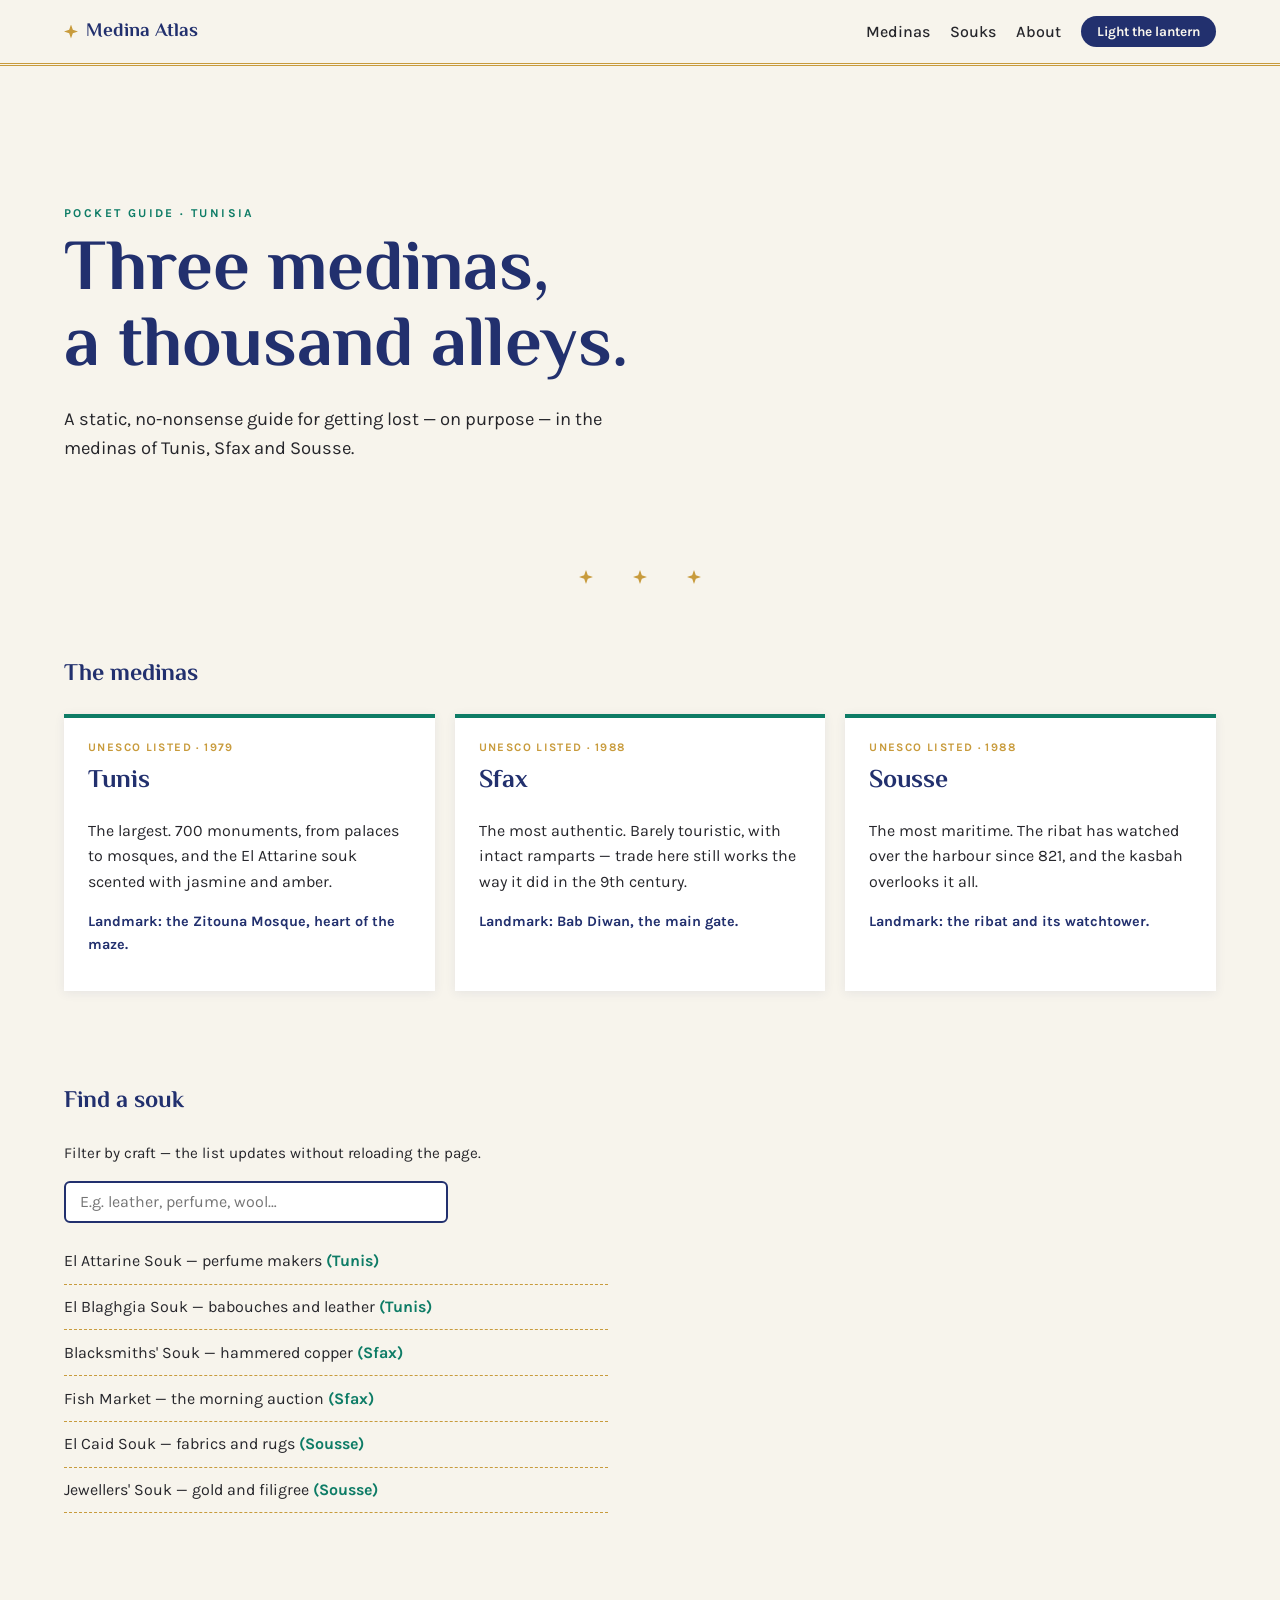
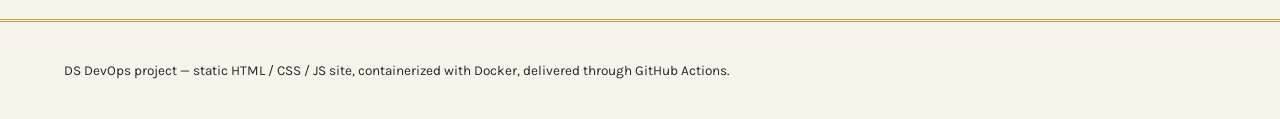
==== index.html @ a3ba32d6 "feat: add base structure with hero and medina cards (closes #1, closes #2)" ====
<!DOCTYPE html>
<html lang="en">
<head>
  <meta charset="UTF-8">
  <meta name="viewport" content="width=device-width, initial-scale=1.0">
  <title>Medina Atlas — a pocket guide</title>
  <meta name="description" content="A static mini-guide to the medinas of Tunis, Sfax and Sousse.">
  <link rel="preconnect" href="https://fonts.googleapis.com">
  <link rel="preconnect" href="https://fonts.gstatic.com" crossorigin>
  <link href="https://fonts.googleapis.com/css2?family=El+Messiri:wght@500;700&family=Karla:wght@400;500;700&display=swap" rel="stylesheet">
  <link rel="stylesheet" href="css/style.css">
</head>
<body>
  <header class="site-header">
    <div class="wordmark">
      <span class="star" aria-hidden="true"></span>
      <span>Medina Atlas</span>
    </div>
    <nav class="site-nav">
      <a href="#medinas">Medinas</a>
      <a href="#souks">Souks</a>
      <a href="html/about.html">About</a>
      <button id="lantern" class="lantern" type="button" aria-pressed="false">
        Light the lantern
      </button>
    </nav>
  </header>

  <main>
    <section class="hero">
      <p class="eyebrow">Pocket guide · Tunisia</p>
      <h1>Three medinas,<br>a thousand alleys.</h1>
      <p class="lede">
        A static, no-nonsense guide for getting lost — on purpose —
        in the medinas of Tunis, Sfax and Sousse.
      </p>
    </section>

    <div class="khatam-divider" aria-hidden="true">
      <span class="star"></span><span class="star"></span><span class="star"></span>
    </div>

    <section id="medinas" class="medinas">
      <h2>The medinas</h2>
      <div class="card-grid">
        <article class="card">
          <p class="card-tag">UNESCO listed · 1979</p>
          <h3>Tunis</h3>
          <p>The largest. 700 monuments, from palaces to mosques,
             and the El Attarine souk scented with jasmine and amber.</p>
          <p class="card-fact">Landmark: the Zitouna Mosque, heart of the maze.</p>
        </article>
        <article class="card">
          <p class="card-tag">UNESCO listed · 1988</p>
          <h3>Sfax</h3>
          <p>The most authentic. Barely touristic, with intact ramparts —
             trade here still works the way it did in the 9th century.</p>
          <p class="card-fact">Landmark: Bab Diwan, the main gate.</p>
        </article>
        <article class="card">
          <p class="card-tag">UNESCO listed · 1988</p>
          <h3>Sousse</h3>
          <p>The most maritime. The ribat has watched over the harbour
             since 821, and the kasbah overlooks it all.</p>
          <p class="card-fact">Landmark: the ribat and its watchtower.</p>
        </article>
      </div>
    </section>

    <section id="souks" class="souks">
      <h2>Find a souk</h2>
      <p class="hint">Filter by craft — the list updates without reloading the page.</p>
      <input id="souk-search" type="search" placeholder="E.g. leather, perfume, wool…" aria-label="Filter souks">
      <ul id="souk-list" class="souk-list">
        <li data-tags="perfume oil essence">El Attarine Souk — perfume makers <em>(Tunis)</em></li>
        <li data-tags="leather shoes wool">El Blaghgia Souk — babouches and leather <em>(Tunis)</em></li>
        <li data-tags="copper metal craft">Blacksmiths' Souk — hammered copper <em>(Sfax)</em></li>
        <li data-tags="fish market hall">Fish Market — the morning auction <em>(Sfax)</em></li>
        <li data-tags="fabric wool rug carpet">El Caid Souk — fabrics and rugs <em>(Sousse)</em></li>
        <li data-tags="jewel gold silver">Jewellers' Souk — gold and filigree <em>(Sousse)</em></li>
      </ul>
      <p id="souk-empty" class="empty" hidden>No souk matches — try “leather” or “perfume”.</p>
    </section>
  </main>

  <footer class="site-footer">
    <p>DS DevOps project — static HTML / CSS / JS site, containerized with Docker, delivered through GitHub Actions.</p>
  </footer>

  <script src="js/main.js"></script>
</body>
</html>
---- css/style.css ----
/* ============================================================
   Medina Atlas — stylesheet
   Palette: indigo ink, zellige green, bone, brass
   ============================================================ */

:root {
  --ink: #22306e;
  --tile: #0e7c66;
  --bone: #f7f4ec;
  --brass: #c89b3c;
  --paper: #fff;
  --text: #26262b;

  --font-display: "El Messiri", serif;
  --font-body: "Karla", sans-serif;
}

/* Lantern (dark) mode — toggled by js/main.js */
body.lantern-on {
  --bone: #101728;
  --paper: #1a2338;
  --text: #e8e4d8;
  --ink: #9db1ff;
  --tile: #4cc2a8;
}

* { box-sizing: border-box; }

html { scroll-behavior: smooth; }

body {
  margin: 0;
  background: var(--bone);
  color: var(--text);
  font-family: var(--font-body);
  line-height: 1.6;
  transition: background 0.4s, color 0.4s;
}

h1, h2, h3 { font-family: var(--font-display); color: var(--ink); }

/* ---------- Header ---------- */
.site-header {
  display: flex;
  justify-content: space-between;
  align-items: center;
  flex-wrap: wrap;
  gap: 0.75rem;
  padding: 1rem 5vw;
  border-bottom: 3px double var(--brass);
}

.wordmark {
  display: flex;
  align-items: center;
  gap: 0.5rem;
  font-family: var(--font-display);
  font-weight: 700;
  font-size: 1.2rem;
  color: var(--ink);
}

.site-nav { display: flex; align-items: center; gap: 1.25rem; }

.site-nav a {
  color: var(--text);
  text-decoration: none;
  font-weight: 500;
}
.site-nav a:hover, .site-nav a:focus-visible { color: var(--tile); }

.lantern {
  font-family: var(--font-body);
  font-weight: 700;
  font-size: 0.85rem;
  color: var(--bone);
  background: var(--ink);
  border: none;
  border-radius: 999px;
  padding: 0.5rem 1rem;
  cursor: pointer;
}
.lantern:hover { background: var(--tile); }

/* ---------- Hero ---------- */
.hero { padding: 14vh 5vw 8vh; max-width: 46rem; }

.eyebrow {
  text-transform: uppercase;
  letter-spacing: 0.2em;
  font-size: 0.75rem;
  font-weight: 700;
  color: var(--tile);
}

.hero h1 {
  font-size: clamp(2.5rem, 7vw, 4.5rem);
  line-height: 1.05;
  margin: 0.5rem 0 1rem;
}

.lede { font-size: 1.15rem; max-width: 34rem; }

/* ---------- Khatam divider (eight-pointed star) ---------- */
.khatam-divider {
  display: flex;
  justify-content: center;
  gap: 2.5rem;
  padding: 1rem 0;
}

.star {
  width: 14px;
  height: 14px;
  background: var(--brass);
  clip-path: polygon(
    50% 0%, 63% 37%, 100% 50%, 63% 63%,
    50% 100%, 37% 63%, 0% 50%, 37% 37%
  );
  display: inline-block;
}

/* ---------- Medina cards ---------- */
.medinas, .souks { padding: 4vh 5vw; }

.card-grid {
  display: grid;
  grid-template-columns: repeat(auto-fit, minmax(240px, 1fr));
  gap: 1.25rem;
}

.card {
  background: var(--paper);
  border-top: 4px solid var(--tile);
  padding: 1.25rem 1.5rem;
  box-shadow: 0 2px 10px rgb(34 48 110 / 8%);
}

.card h3 { margin: 0.25rem 0 0.5rem; font-size: 1.6rem; }

.card-tag {
  font-size: 0.72rem;
  text-transform: uppercase;
  letter-spacing: 0.12em;
  color: var(--brass);
  font-weight: 700;
  margin: 0;
}

.card-fact { font-size: 0.9rem; font-weight: 700; color: var(--ink); }

/* ---------- Souks ---------- */
.hint { font-size: 0.95rem; }

#souk-search {
  width: min(100%, 24rem);
  padding: 0.6rem 0.9rem;
  font-family: var(--font-body);
  font-size: 1rem;
  border: 2px solid var(--ink);
  border-radius: 6px;
  background: var(--paper);
  color: var(--text);
}

.souk-list { list-style: none; padding: 0; max-width: 34rem; }

.souk-list li {
  padding: 0.6rem 0;
  border-bottom: 1px dashed var(--brass);
}

.souk-list em { color: var(--tile); font-style: normal; font-weight: 700; }

.empty { color: var(--brass); font-weight: 700; }

/* ---------- Footer ---------- */
.site-footer {
  margin-top: 6vh;
  padding: 1.5rem 5vw;
  border-top: 3px double var(--brass);
  font-size: 0.85rem;
}

/* ---------- Accessibility ---------- */
:focus-visible { outline: 3px solid var(--brass); outline-offset: 2px; }

@media (prefers-reduced-motion: reduce) {
  html { scroll-behavior: auto; }
  body { transition: none; }
}
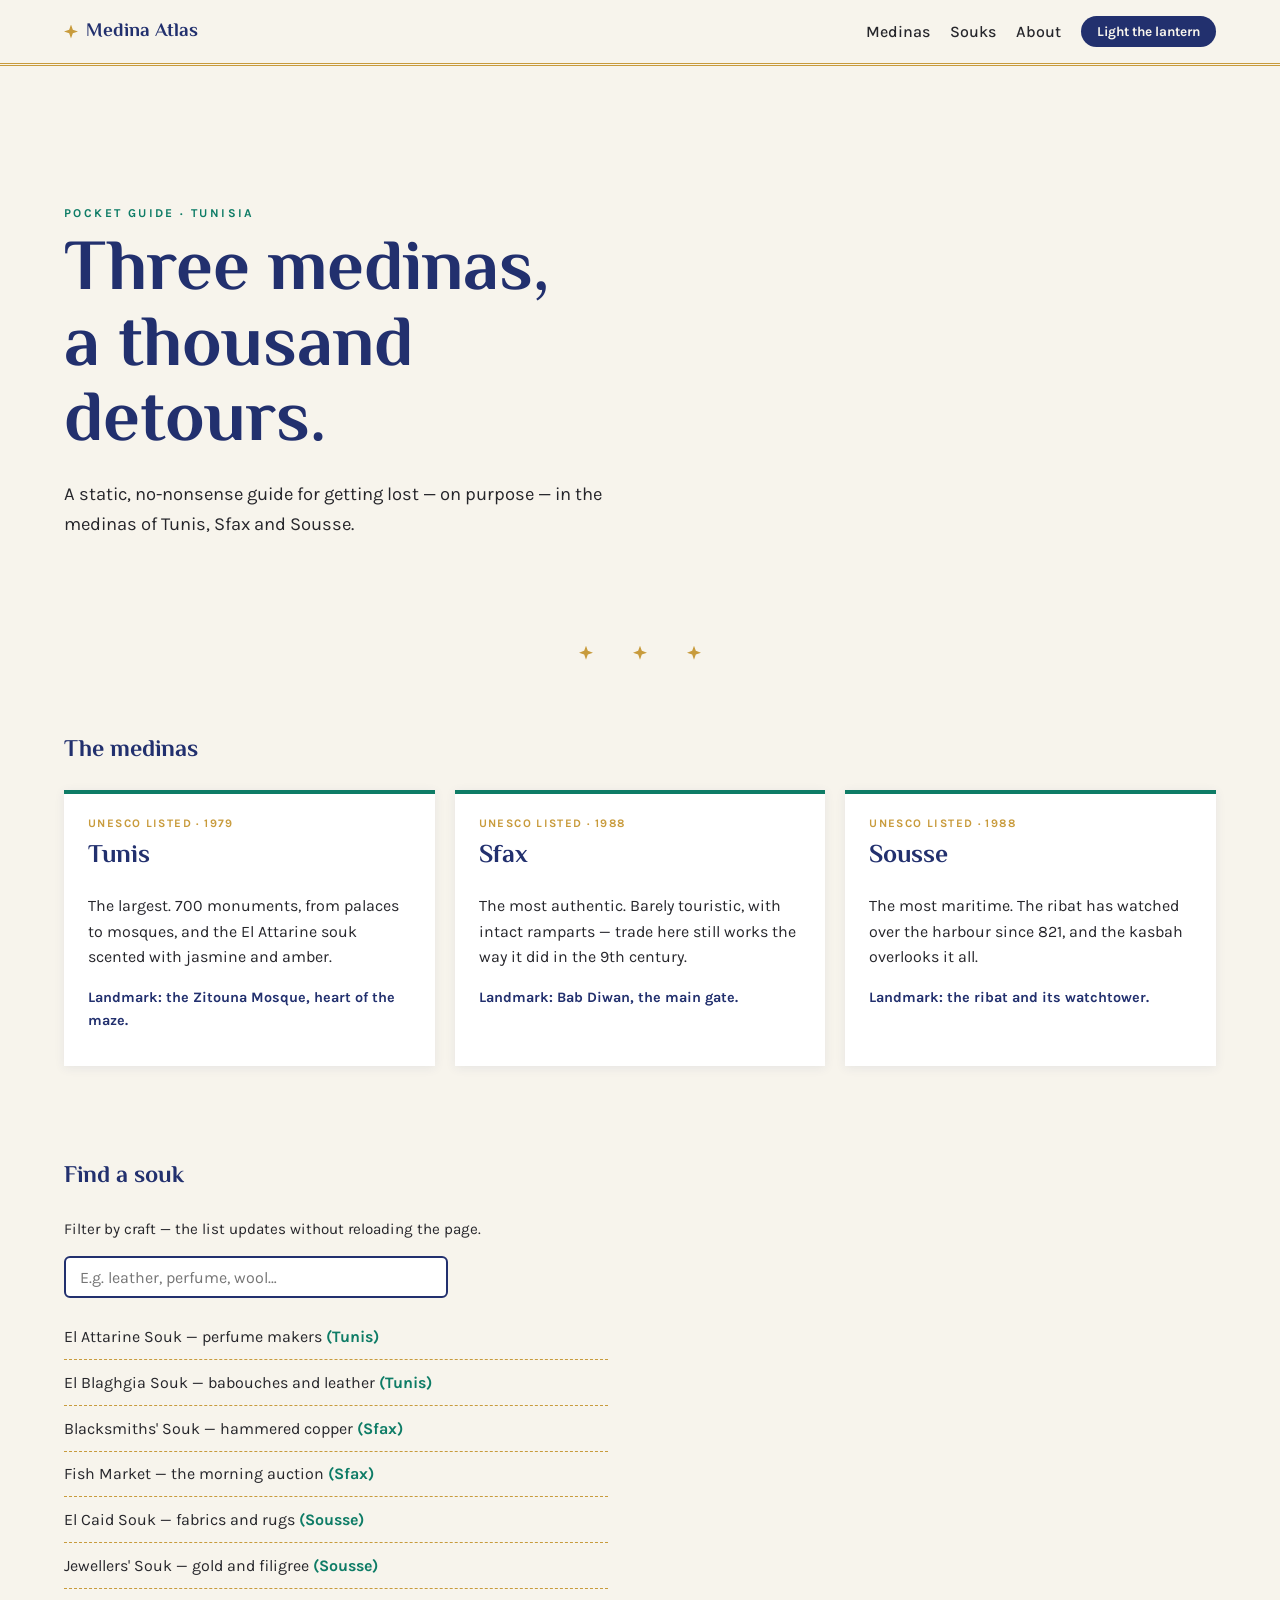
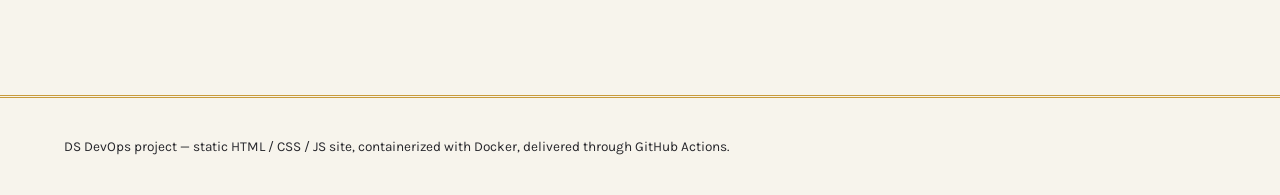
==== commit 7b9db73c: "feat: update hero tagline" ====
--- a/index.html
+++ b/index.html
@@ -29,7 +29,7 @@
   <main>
     <section class="hero">
       <p class="eyebrow">Pocket guide · Tunisia</p>
-      <h1>Three medinas,<br>a thousand alleys.</h1>
+      <h1>Three medinas,<br>a thousand detours.</h1>
       <p class="lede">
         A static, no-nonsense guide for getting lost — on purpose —
         in the medinas of Tunis, Sfax and Sousse.
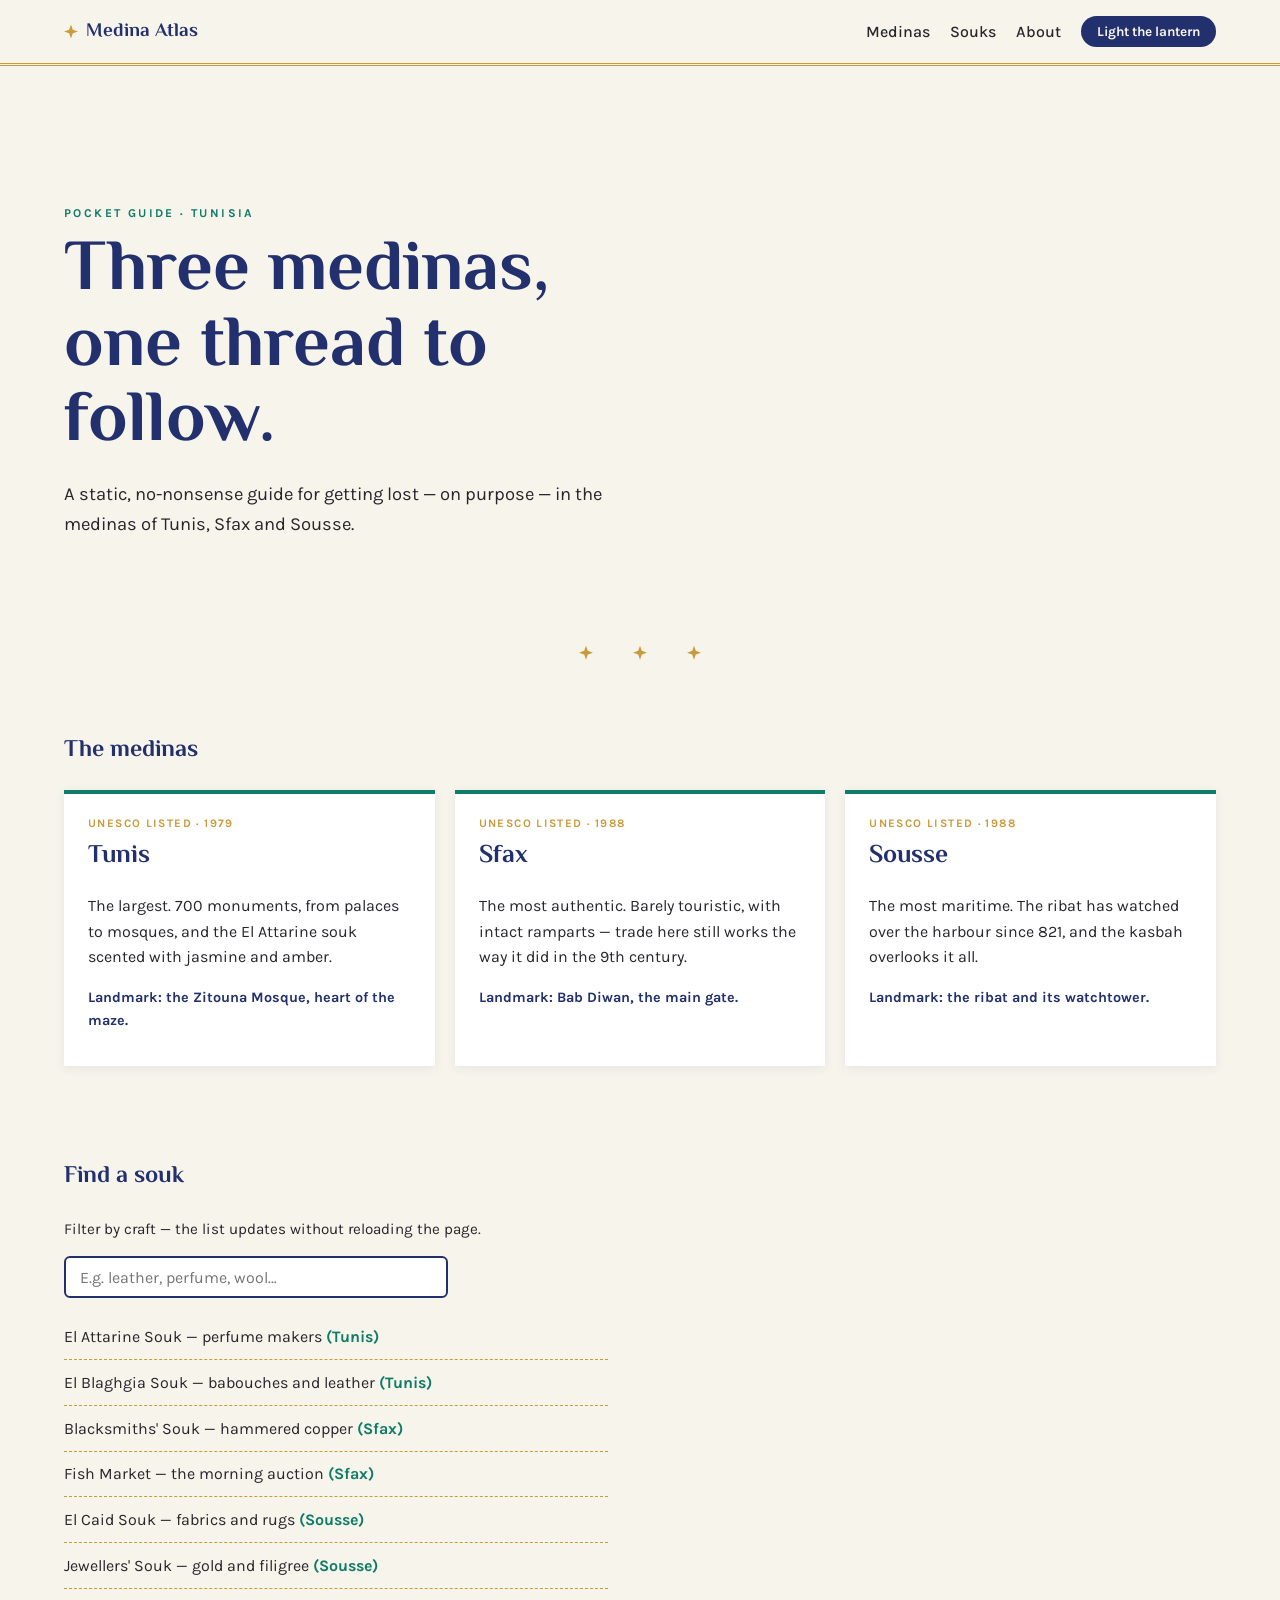
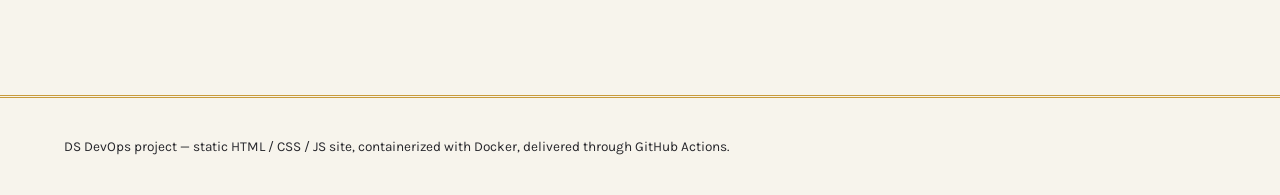
==== commit 022c2553: "feat: rework hero tagline wording" ====
--- a/index.html
+++ b/index.html
@@ -29,7 +29,7 @@
   <main>
     <section class="hero">
       <p class="eyebrow">Pocket guide · Tunisia</p>
-      <h1>Three medinas,<br>a thousand detours.</h1>
+      <h1>Three medinas,<br>one thread to follow.</h1>
       <p class="lede">
         A static, no-nonsense guide for getting lost — on purpose —
         in the medinas of Tunis, Sfax and Sousse.
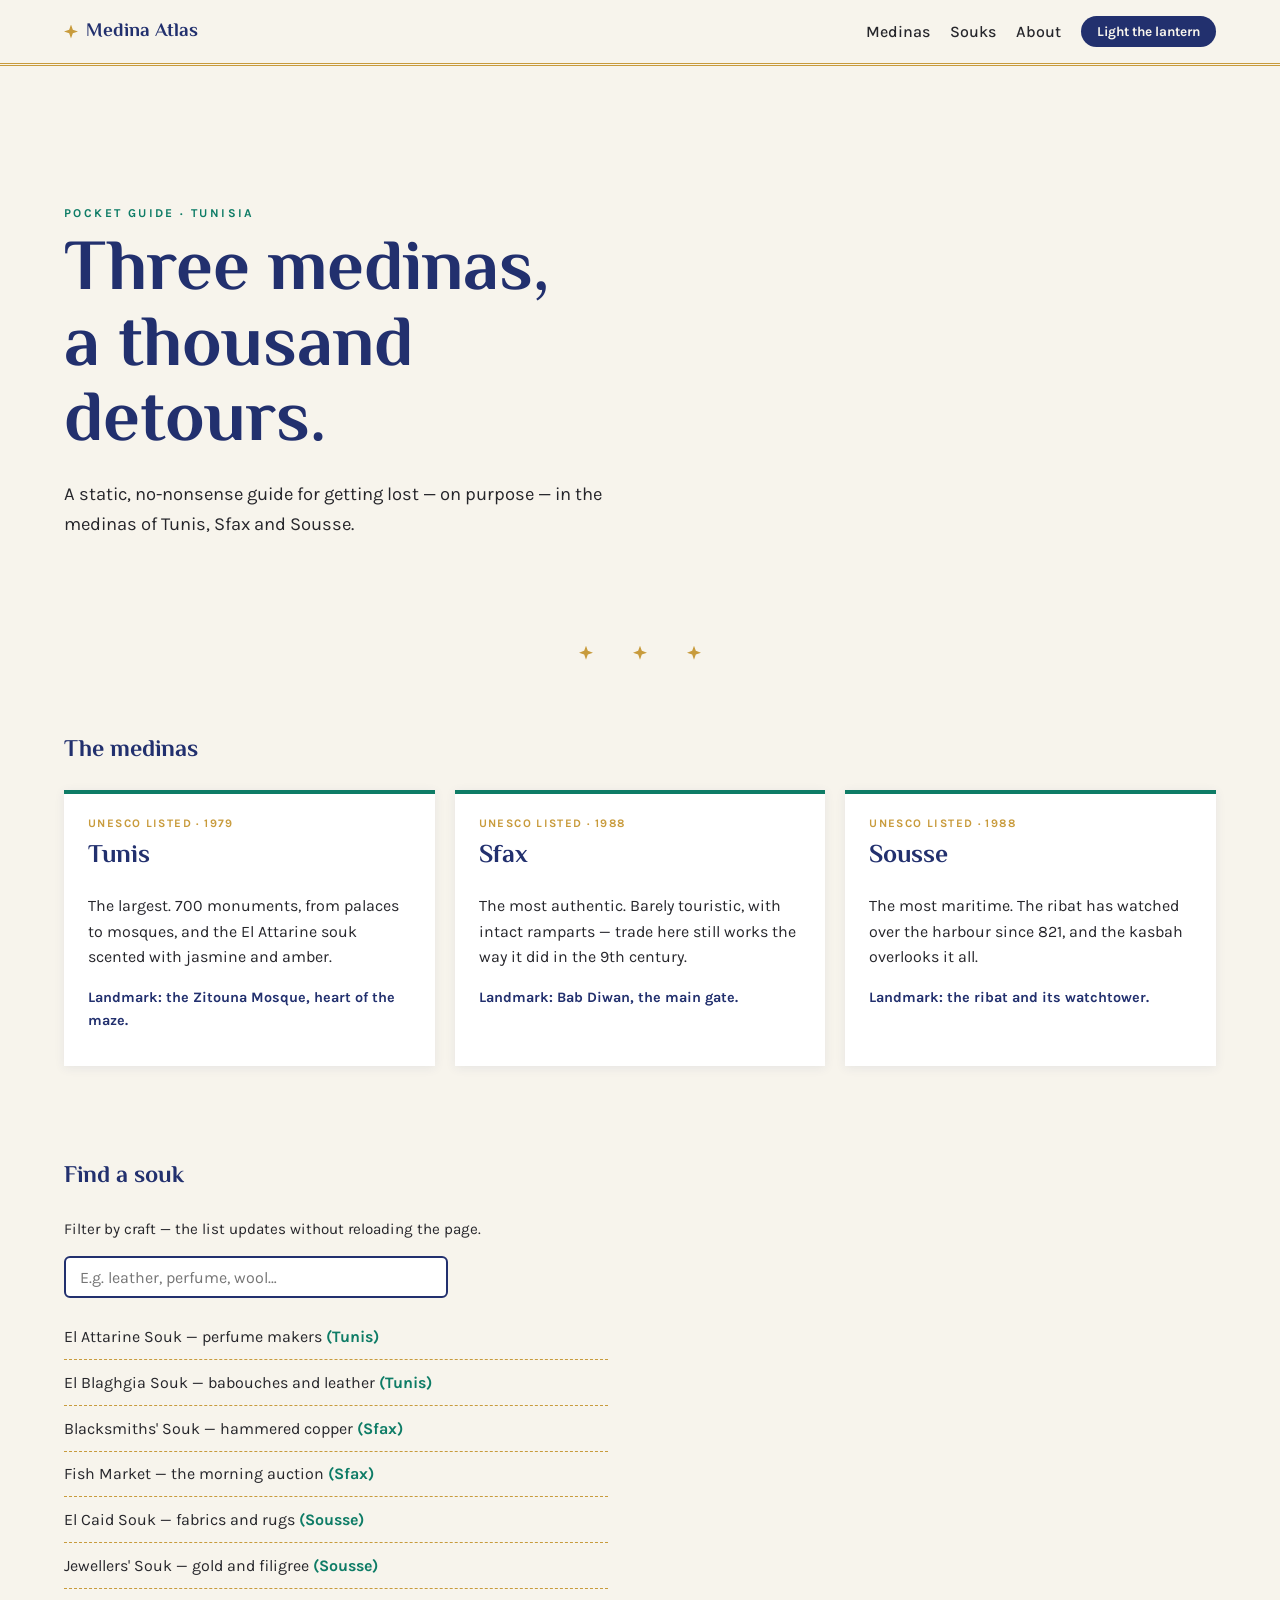
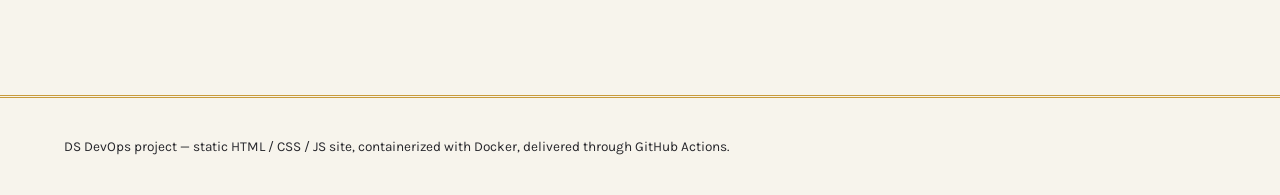
==== commit 8de33df5: "Merge pull request #11 from SmurfPutin/feature-docker-v1 Add Docker containerization" ====
--- a/index.html
+++ b/index.html
@@ -29,7 +29,7 @@
   <main>
     <section class="hero">
       <p class="eyebrow">Pocket guide · Tunisia</p>
-      <h1>Three medinas,<br>one thread to follow.</h1>
+      <h1>Three medinas,<br>a thousand detours.</h1>
       <p class="lede">
         A static, no-nonsense guide for getting lost — on purpose —
         in the medinas of Tunis, Sfax and Sousse.
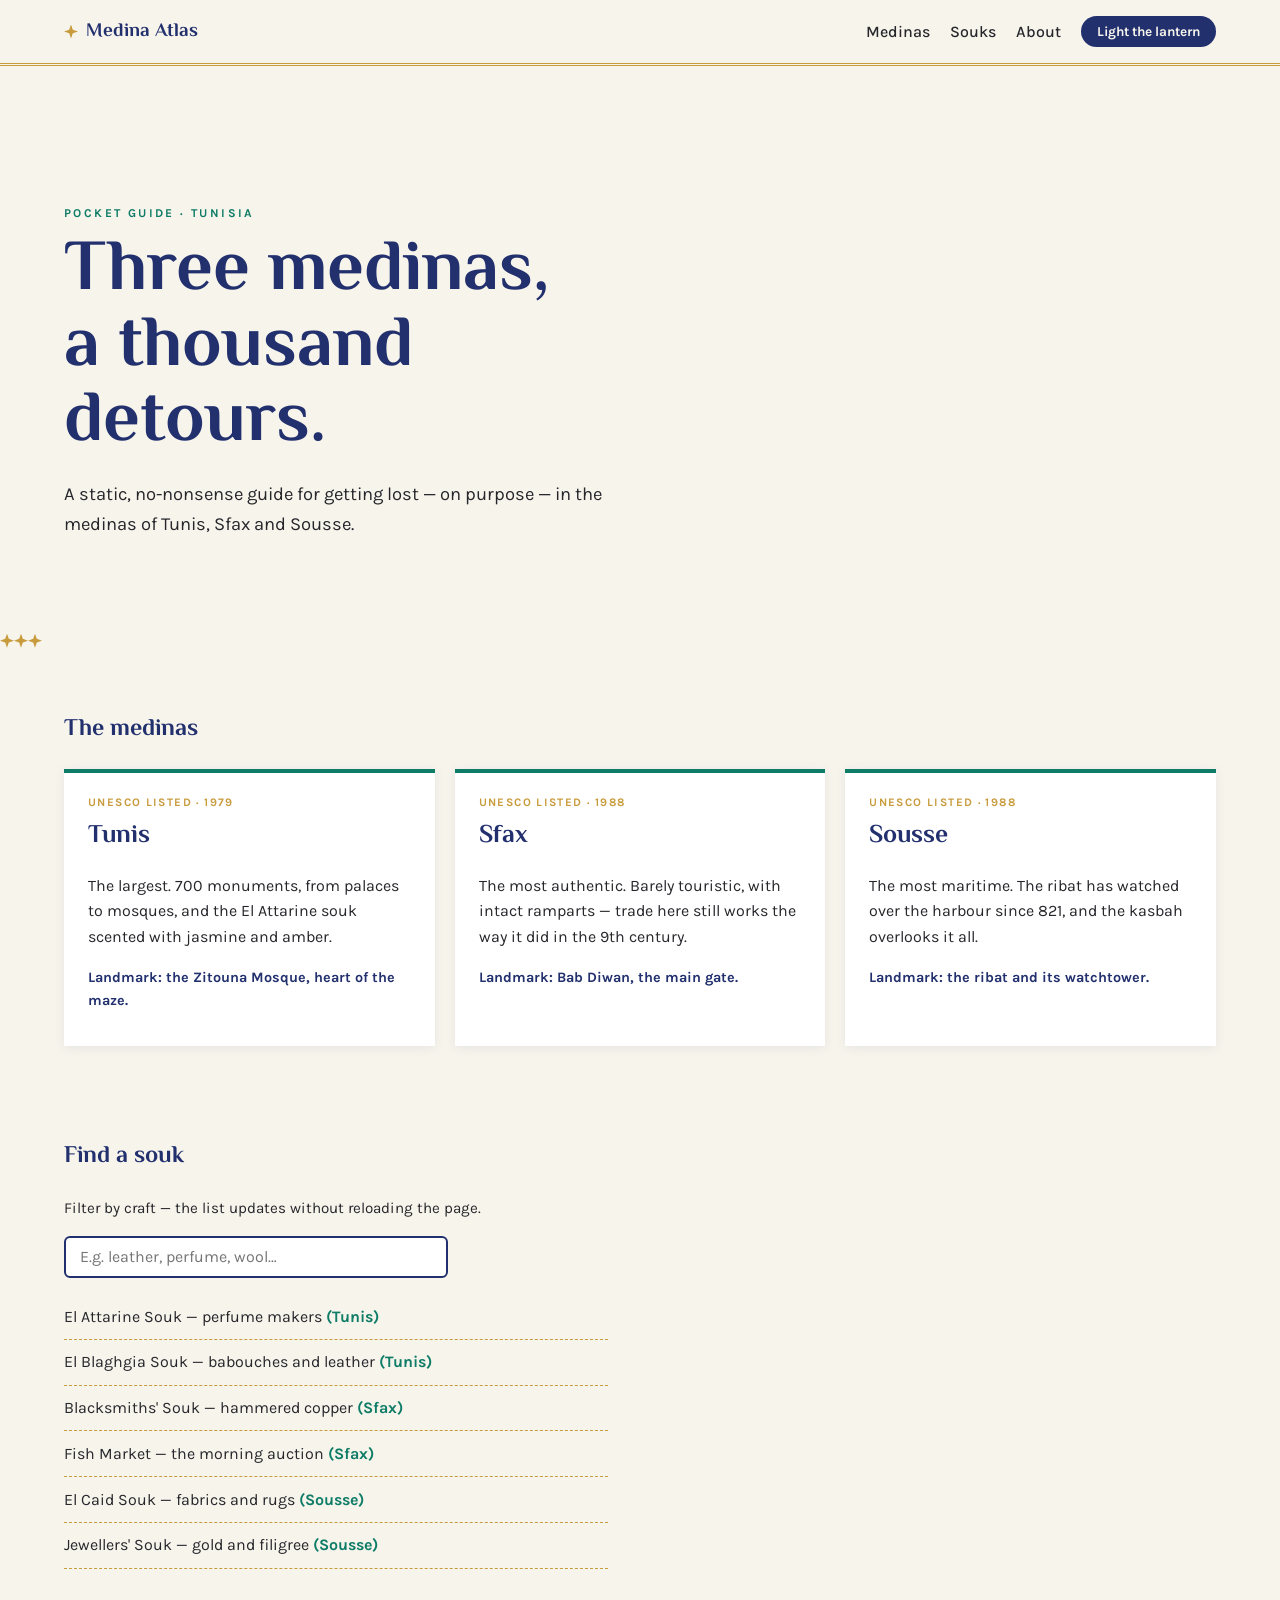
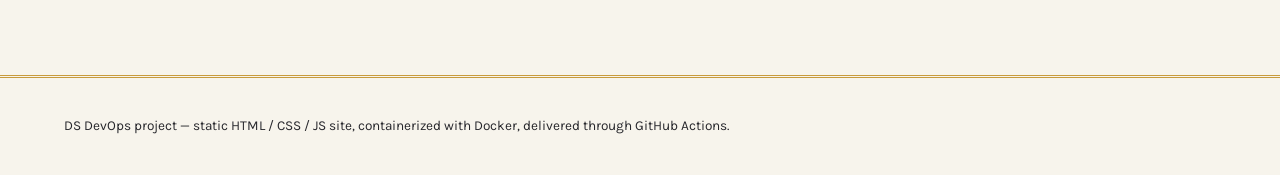
==== commit a3fe2f62: "feat: update medina section" ====
--- a/index.html
+++ b/index.html
@@ -34,7 +34,7 @@
         A static, no-nonsense guide for getting lost — on purpose —
         in the medinas of Tunis, Sfax and Sousse.
       </p>
-    </section>
+    </section
 
     <div class="khatam-divider" aria-hidden="true">
       <span class="star"></span><span class="star"></span><span class="star"></span>
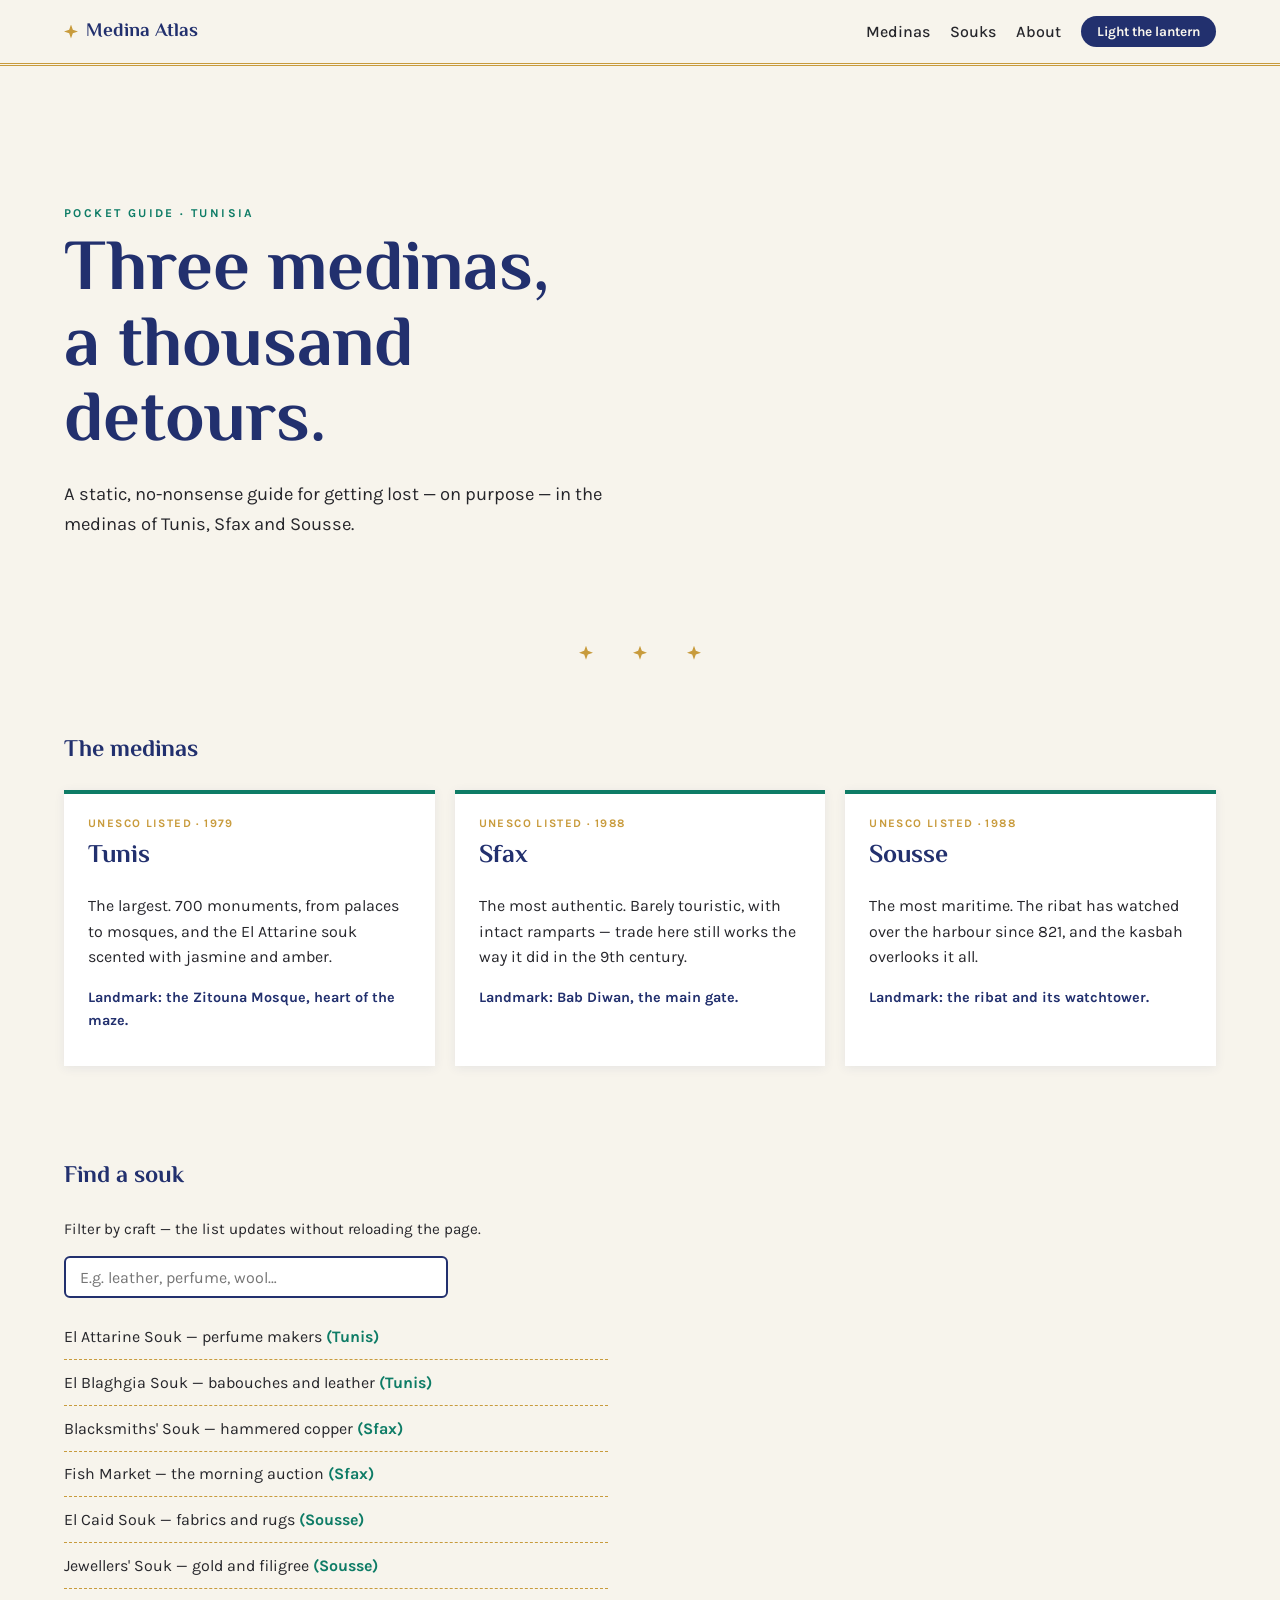
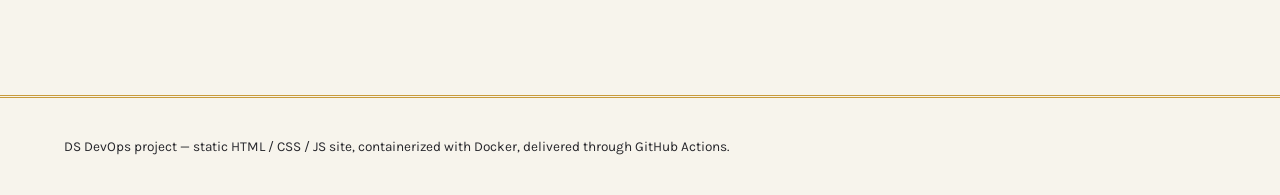
==== commit f48b2094: "fix: close section tag to pass HTML validation" ====
--- a/index.html
+++ b/index.html
@@ -34,7 +34,7 @@
         A static, no-nonsense guide for getting lost — on purpose —
         in the medinas of Tunis, Sfax and Sousse.
       </p>
-    </section
+    </section>
 
     <div class="khatam-divider" aria-hidden="true">
       <span class="star"></span><span class="star"></span><span class="star"></span>
